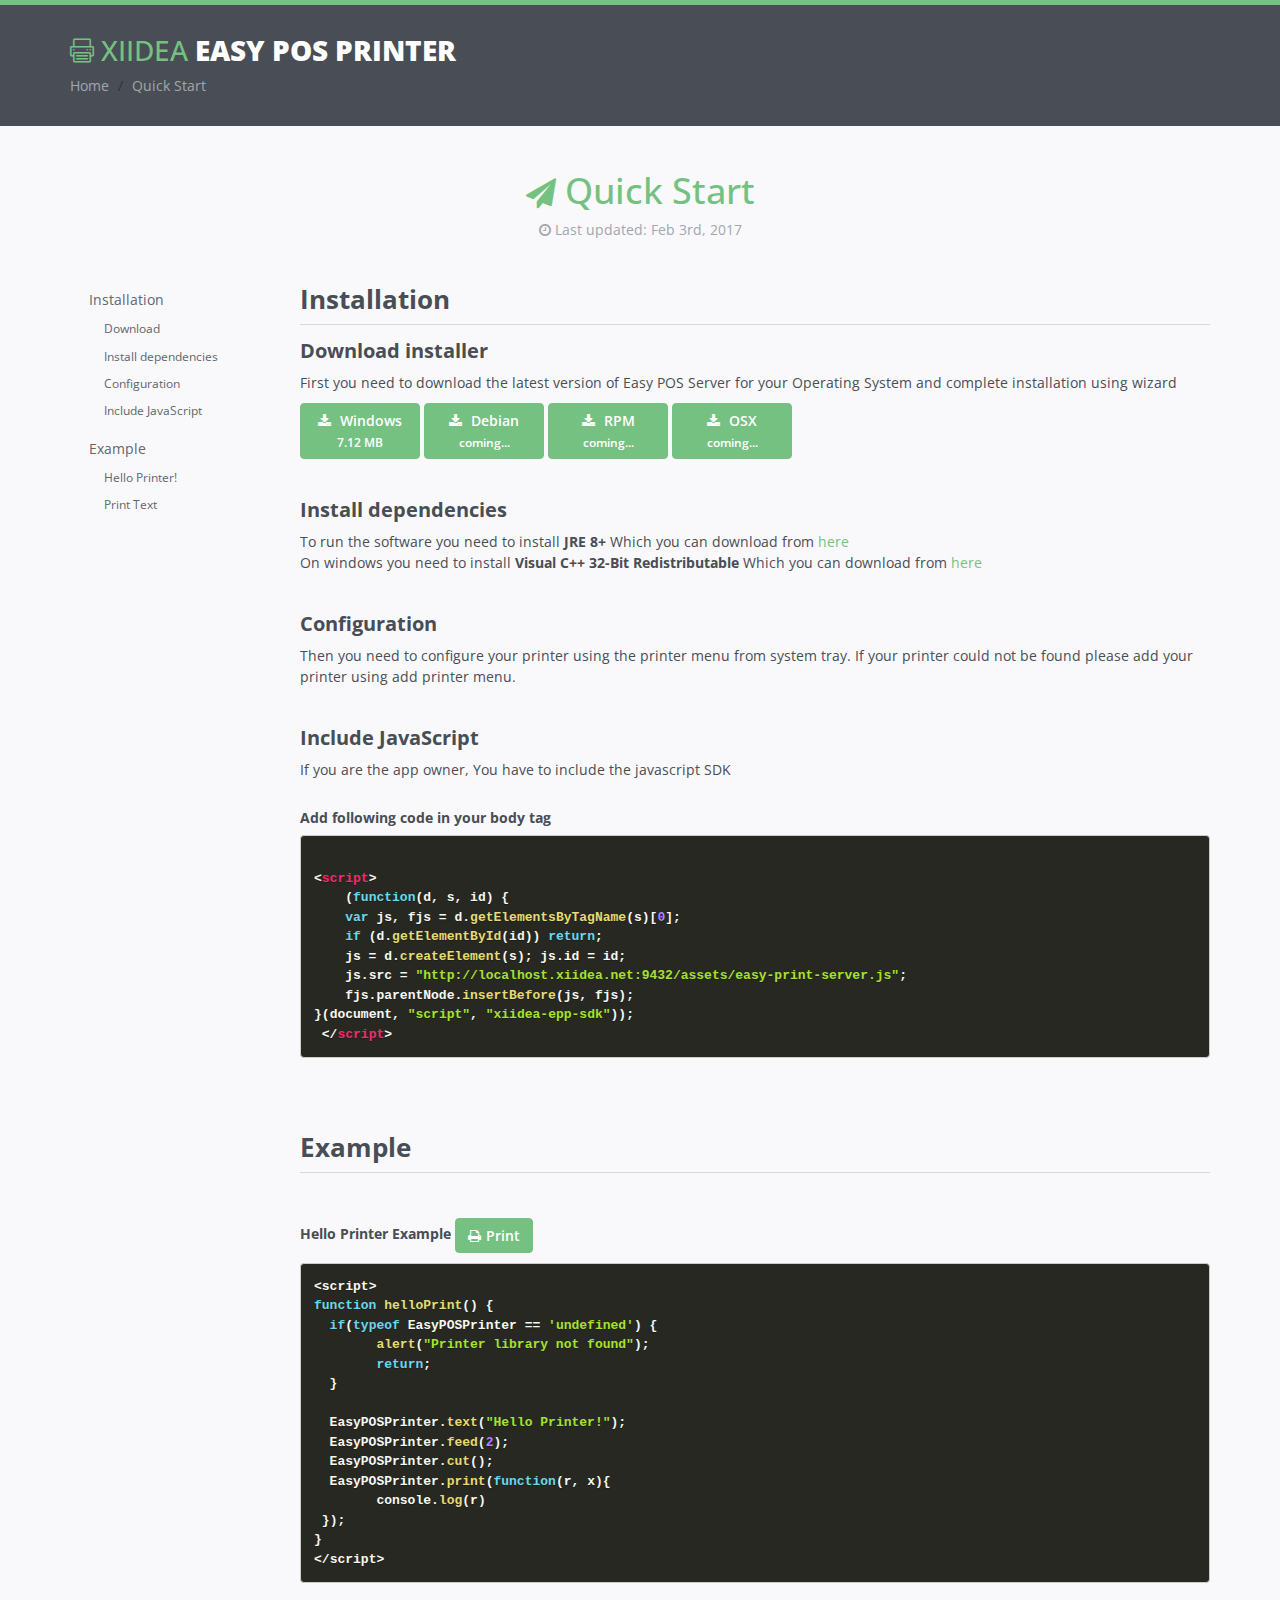
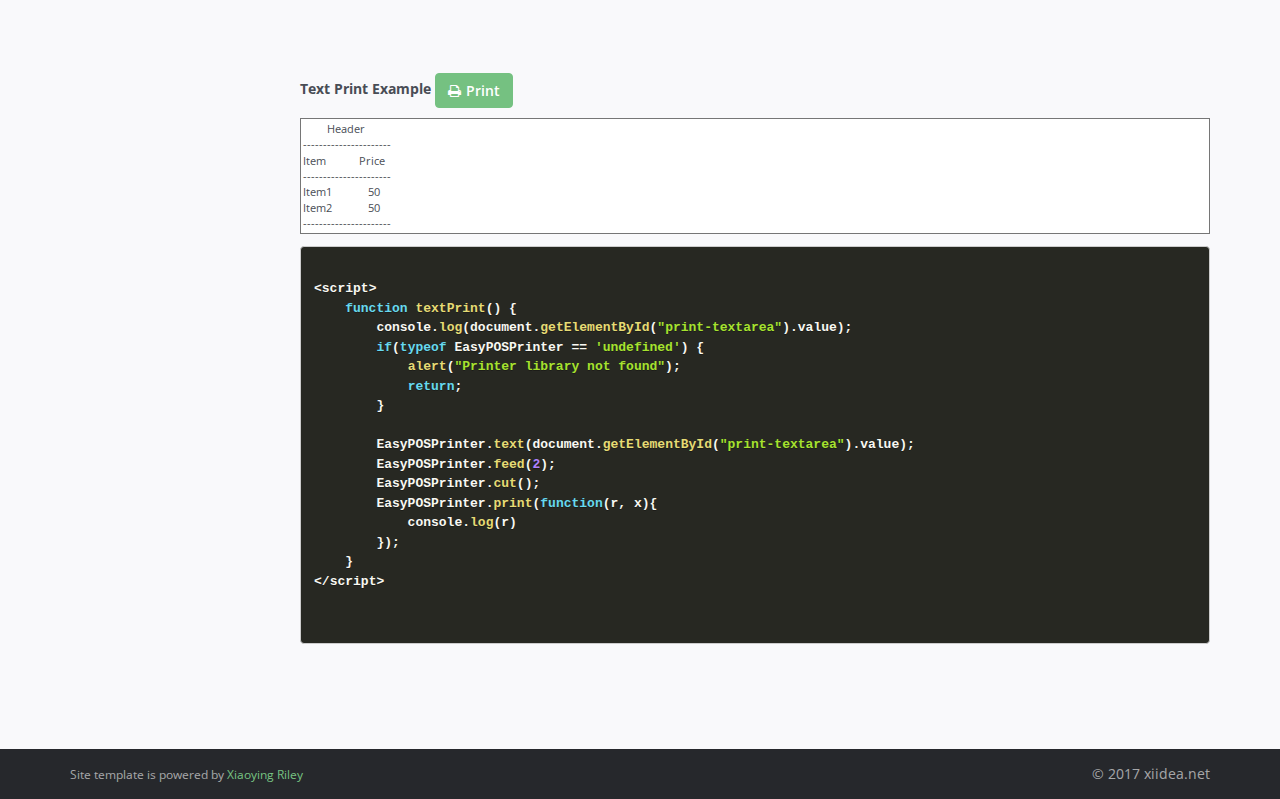
==== start.html @ f55e6856 "Initial" ====
<!DOCTYPE html>
<!--[if IE 8]> <html lang="en" class="ie8"> <![endif]-->  
<!--[if IE 9]> <html lang="en" class="ie9"> <![endif]-->  
<!--[if !IE]><!--> <html lang="en"> <!--<![endif]-->  
<head>
    <title>Easy POS Printer By XiiDEA | Quick Start</title>
    <!-- Meta -->
    <meta charset="utf-8">
    <meta http-equiv="X-UA-Compatible" content="IE=edge">
    <meta name="viewport" content="width=device-width, initial-scale=1.0">
    <meta name="description" content="">
    <meta name="author" content="">    
    <link rel="shortcut icon" href="favicon.ico">  
    <link href='//fonts.googleapis.com/css?family=Open+Sans:300italic,400italic,600italic,700italic,800italic,400,300,600,700,800' rel='stylesheet' type='text/css'>
    <!-- Global CSS -->
    <link rel="stylesheet" href="assets/plugins/bootstrap/css/bootstrap.min.css">   
    <!-- Plugins CSS -->    
    <link rel="stylesheet" href="assets/plugins/font-awesome/css/font-awesome.css">
    <link rel="stylesheet" href="assets/plugins/prism/prism.css">
    <link rel="stylesheet" href="assets/plugins/elegant_font/css/style.css">
    
    <!-- Theme CSS -->
    <link id="theme-style" rel="stylesheet" href="assets/css/styles.css">
    <!-- HTML5 shim and Respond.js IE8 support of HTML5 elements and media queries -->
    <!--[if lt IE 9]>
      <script src="https://oss.maxcdn.com/html5shiv/3.7.2/html5shiv.min.js"></script>
      <script src="https://oss.maxcdn.com/respond/1.4.2/respond.min.js"></script>
    <![endif]-->
    
</head> 

<body class="body-green">
<!--XiiDEA Easy POS Printer Server JAVASCRIPT SDK-->
<script>(function(d, s, id) {
    var js, fjs = d.getElementsByTagName(s)[0];
    if (d.getElementById(id)) return;
    js = d.createElement(s); js.id = id;
    js.src = "http://localhost.xiidea.net:9432/assets/easy-print-server.js";
    fjs.parentNode.insertBefore(js, fjs);
}(document, 'script', 'xiidea-epp-sdk'));</script>

    <div class="page-wrapper">
        <!-- ******Header****** -->
        <header id="header" class="header">
            <div class="container">
                <div class="branding">
                    <h1 class="logo">
                        <a href="index.html">
                            <span aria-hidden="true" class="icon_printer icon"></span>
                            <span class="text-highlight">XiiDEA</span> <span class="text-bold">Easy POS Printer</span>
                        </a>
                    </h1>
                </div><!--//branding-->
                <ol class="breadcrumb">
                    <li><a href="index.html">Home</a></li>
                    <li class="active">Quick Start</li>
                </ol>
            </div><!--//container-->
        </header><!--//header-->
        <div class="doc-wrapper">
            <div class="container">
                <div id="doc-header" class="doc-header text-center">
                    <h1 class="doc-title"><i class="icon fa fa-paper-plane"></i> Quick Start</h1>
                    <div class="meta"><i class="fa fa-clock-o"></i> Last updated: Feb 3rd, 2017</div>
                </div><!--//doc-header-->
                <div class="doc-body">
                    <div class="doc-content">
                        <div class="content-inner">

                            <section id="installation-section" class="doc-section">
                                <h2 class="section-title">Installation</h2>
                                <div id="download-section" class="section-block btn-120-wrapper">
                                    <h3 class="block-title">Download installer</h3>
                                    <p>First you need to download the latest version of Easy POS Server for your Operating System and complete installation using wizard</p>
                                    <a class="btn btn-green " href="https://github.com/xiidea/easy-pos-printer/releases/download/0.1-beta/setup.exe" target="_blank"><i class="fa fa-download"></i> Windows
                                        <br/>
                                        <span class="small">7.12 MB</span>

                                    </a>
                                    <a class="btn btn-green" href="#"><i class="fa fa-download"></i> Debian
                                        <br/>
                                        <span class="small">coming...</span>

                                    </a>
                                    <a class="btn btn-green" href="#"><i class="fa fa-download"></i> RPM
                                        <br/>
                                        <span class="small">coming...</span>

                                    </a>
                                    <a class="btn btn-green" href="#"><i class="fa fa-download"></i> OSX
                                        <br/>
                                        <span class="small">coming...</span>

                                    </a>
                                </div><!--//section-block-->
                                <div id="dependency-block"  class="section-block">
                                    <h3 class="block-title">Install dependencies</h3>
                                    <p>To run the software you need to install <strong>JRE 8+</strong> Which you can download from <a href="http://www.oracle.com/technetwork/java/javase/downloads/jre8-downloads-2133155.html">here</a>
                                    <br>
                                        On windows you need to install <strong>Visual C++ 32-Bit Redistributable</strong>
                                        Which you can download from <a href="https://www.microsoft.com/en-us/download/details.aspx?id=48145">here</a>
                                    </p>
                                </div><!--//section-block-->
                                <div id="configuration-section" class="section-block">
                                    <h3 class="block-title">Configuration</h3>
                                    <p>Then you need to configure your printer using the printer menu from system tray. If your printer could not be found
                                        please add your printer using add printer menu.
                                    </p>
                                    <!--//row-->
                                </div><!--//section-block-->
                                <div id="include-javascript" class="section-block">
                                    <h3 class="block-title">Include JavaScript</h3>
                                    <p>
                                        If you are the app owner, You have to include the javascript SDK
                                    </p>
                                    <div class="code-block">
                                        <h6>Add following code in your body tag</h6>
                                        <pre><code class="language-markup">
&#x3C;script&#x3E;
    (function(d, s, id) {
    var js, fjs = d.getElementsByTagName(s)[0];
    if (d.getElementById(id)) return;
    js = d.createElement(s); js.id = id;
    js.src = &#x22;http://localhost.xiidea.net:9432/assets/easy-print-server.js&#x22;;
    fjs.parentNode.insertBefore(js, fjs);
}(document, &#x22;script&#x22;, &#x22;xiidea-epp-sdk&#x22;));
 &#x3C;/script&#x3E;
</code></pre>
                                    </div>
                                </div><!--//section-block-->
                            </section><!--//doc-section-->

                            <section id="example-section" class="doc-section">
                                <h2 class="section-title">Example</h2>
                                <div id="hello-printer" class="section-block">
                                    <script>
                                        function helloPrint() {
                                            if(typeof EasyPOSPrinter == 'undefined') {
                                                alert("Printer library not found");
                                                return;
                                            }

                                            EasyPOSPrinter.text("Hello Printer!");
                                            EasyPOSPrinter.feed(2);
                                            EasyPOSPrinter.cut();
                                            EasyPOSPrinter.print(function(r, x){
                                                console.log(r)
                                            });
                                        }
                                    </script>
                                    <div class="code-block">
                                        <h6>Hello Printer Example <a class="btn btn-green" onclick="helloPrint()"><i class="fa fa-print"></i>Print</a></h6>
                                        <pre><code class="language-javascript">&lt;script&gt;
function helloPrint() {
  if(typeof EasyPOSPrinter == 'undefined') {
        alert("Printer library not found");
        return;
  }

  EasyPOSPrinter.text("Hello Printer!");
  EasyPOSPrinter.feed(2);
  EasyPOSPrinter.cut();
  EasyPOSPrinter.print(function(r, x){
        console.log(r)
 });
}
&lt;/script&gt;</code></pre>
                                    </div><!--//code-block-->
                                </div><!--//section-block-->
                                <div id="print-text" class="section-block">
                                    <script>
                                        function textPrint() {
                                            console.log(document.getElementById("print-textarea").value);
                                            if(typeof EasyPOSPrinter == 'undefined') {
                                                alert("Printer library not found");
                                                return;
                                            }

                                            EasyPOSPrinter.text(document.getElementById("print-textarea").value);
                                            EasyPOSPrinter.feed(2);
                                            EasyPOSPrinter.cut();
                                            EasyPOSPrinter.print(function(r, x){
                                                console.log(r)
                                            });
                                        }
                                    </script>
                                    <div class="code-block">
                                        <h6>
                                            Text Print Example
                                            <a class="btn btn-green" onclick="textPrint()"><i class="fa fa-print"></i>Print</a>
                                        </h6>
                                        <textarea id="print-textarea" rows="7" style="width: 100%;resize: none; font-size: 11px;">
        Header
----------------------
Item           Price
----------------------
Item1            50
Item2            50
----------------------
Total           100
               -Thanks
                                        </textarea>
                                        <pre><code class="language-javascript">
&#x3C;script&#x3E;
    function textPrint() {
        console.log(document.getElementById(&#x22;print-textarea&#x22;).value);
        if(typeof EasyPOSPrinter == &#x27;undefined&#x27;) {
            alert(&#x22;Printer library not found&#x22;);
            return;
        }

        EasyPOSPrinter.text(document.getElementById(&#x22;print-textarea&#x22;).value);
        EasyPOSPrinter.feed(2);
        EasyPOSPrinter.cut();
        EasyPOSPrinter.print(function(r, x){
            console.log(r)
        });
    }
&#x3C;/script&#x3E;

                                        </code></pre>
                                    </div><!--//code-block-->
                                </div><!--//section-block-->
                            </section><!--//doc-section-->
                        </div><!--//content-inner-->
                    </div><!--//doc-content-->
                    <div class="doc-sidebar hidden-xs">
                        <nav id="doc-nav">
                            <ul id="doc-menu" class="nav doc-menu" data-spy="affix">
                                <li>
                                    <a class="scrollto" href="#installation-section">Installation</a>
                                    <ul class="nav doc-sub-menu">
                                        <li><a class="scrollto" href="#download-section">Download</a></li>
                                        <li><a class="scrollto" href="#dependency-block">Install dependencies</a></li>
                                        <li><a class="scrollto" href="#configuration-section">Configuration</a></li>
                                        <li><a class="scrollto" href="#include-javascript">Include JavaScript</a></li>
                                    </ul><!--//nav-->
                                </li>
                                <li>
                                    <a class="scrollto" href="#example-section">Example</a>
                                    <ul class="nav doc-sub-menu">
                                        <li><a class="scrollto" href="#hello-printer">Hello Printer!</a></li>
                                        <li><a class="scrollto" href="#print-text">Print Text</a></li>
                                    </ul><!--//nav-->
                                </li>
                            </ul><!--//doc-menu-->
                        </nav>
                    </div><!--//doc-sidebar-->
                </div><!--//doc-body-->              
            </div><!--//container-->
        </div><!--//doc-wrapper-->
        

    </div><!--//page-wrapper-->

    <footer class="footer">
        <div class="container">
            <div class="row">
                <div class="col-xs-6">
                    <!--/* This template is released under the Creative Commons Attribution 3.0 License. Please keep the attribution link below when using for your own project. Thank you for your support. :) If you'd like to use the template without the attribution, you can check out other license options via our website: themes.3rdwavemedia.com */-->
                    <small class="copyright">Site template is powered by <a href="http://themes.3rdwavemedia.com/" target="_blank">Xiaoying Riley</a></small>
                </div>
                <div class="col-xs-6 text-right">&copy; 2017 xiidea.net</div>
            </div>
        </div><!--//container-->
    </footer><!--//footer-->
    
     
    <!-- Main Javascript -->          
    <script type="text/javascript" src="assets/plugins/jquery-1.12.3.min.js"></script>
    <script type="text/javascript" src="assets/plugins/bootstrap/js/bootstrap.min.js"></script>
    <script type="text/javascript" src="assets/plugins/prism/prism.js"></script>    
    <script type="text/javascript" src="assets/plugins/jquery-scrollTo/jquery.scrollTo.min.js"></script>                                                                
    <script type="text/javascript" src="assets/plugins/jquery-match-height/jquery.matchHeight-min.js"></script>
    <script type="text/javascript" src="assets/js/main.js"></script>
    
</body>
</html>
---- assets/plugins/prism/prism.css ----
/* http://prismjs.com/download.html?themes=prism-okaidia&languages=markup+css+clike+javascript+ruby+git+haml+handlebars+http+php+python+sass+scss+vim+yaml&plugins=line-numbers */
/**
 * okaidia theme for JavaScript, CSS and HTML
 * Loosely based on Monokai textmate theme by http://www.monokai.nl/
 * @author ocodia
 */

code[class*="language-"],
pre[class*="language-"] {
	color: #f8f8f2;
	text-shadow: 0 1px rgba(0, 0, 0, 0.3);
	font-family: Consolas, Monaco, 'Andale Mono', 'Ubuntu Mono', monospace;
	direction: ltr;
	text-align: left;
	white-space: pre;
	word-spacing: normal;
	word-break: normal;
	word-wrap: normal;
	line-height: 1.5;

	-moz-tab-size: 4;
	-o-tab-size: 4;
	tab-size: 4;

	-webkit-hyphens: none;
	-moz-hyphens: none;
	-ms-hyphens: none;
	hyphens: none;
}

/* Code blocks */
pre[class*="language-"] {
	padding: 1em;
	margin: .5em 0;
	overflow: auto;
	border-radius: 0.3em;
}

:not(pre) > code[class*="language-"],
pre[class*="language-"] {
	background: #272822;
}

/* Inline code */
:not(pre) > code[class*="language-"] {
	padding: .1em;
	border-radius: .3em;
	white-space: normal;
}

.token.comment,
.token.prolog,
.token.doctype,
.token.cdata {
	color: slategray;
}

.token.punctuation {
	color: #f8f8f2;
}

.namespace {
	opacity: .7;
}

.token.property,
.token.tag,
.token.constant,
.token.symbol,
.token.deleted {
	color: #f92672;
}

.token.boolean,
.token.number {
	color: #ae81ff;
}

.token.selector,
.token.attr-name,
.token.string,
.token.char,
.token.builtin,
.token.inserted {
	color: #a6e22e;
}

.token.operator,
.token.entity,
.token.url,
.language-css .token.string,
.style .token.string,
.token.variable {
	color: #f8f8f2;
}

.token.atrule,
.token.attr-value,
.token.function {
	color: #e6db74;
}

.token.keyword {
	color: #66d9ef;
}

.token.regex,
.token.important {
	color: #fd971f;
}

.token.important,
.token.bold {
	font-weight: bold;
}
.token.italic {
	font-style: italic;
}

.token.entity {
	cursor: help;
}

pre.line-numbers {
	position: relative;
	padding-left: 3.8em;
	counter-reset: linenumber;
}

pre.line-numbers > code {
	position: relative;
}

.line-numbers .line-numbers-rows {
	position: absolute;
	pointer-events: none;
	top: 0;
	font-size: 100%;
	left: -3.8em;
	width: 3em; /* works for line-numbers below 1000 lines */
	letter-spacing: -1px;
	border-right: 1px solid #999;

	-webkit-user-select: none;
	-moz-user-select: none;
	-ms-user-select: none;
	user-select: none;

}

	.line-numbers-rows > span {
		pointer-events: none;
		display: block;
		counter-increment: linenumber;
	}

		.line-numbers-rows > span:before {
			content: counter(linenumber);
			color: #999;
			display: block;
			padding-right: 0.8em;
			text-align: right;
		}
---- assets/plugins/elegant_font/css/style.css ----
@font-face {
	font-family: 'ElegantIcons';
	src:url('fonts/ElegantIcons.eot');
	src:url('fonts/ElegantIcons.eot?#iefix') format('embedded-opentype'),
		url('fonts/ElegantIcons.woff') format('woff'),
		url('fonts/ElegantIcons.ttf') format('truetype'),
		url('fonts/ElegantIcons.svg#ElegantIcons') format('svg');
	font-weight: normal;
	font-style: normal;
}

/* Use the following CSS code if you want to use data attributes for inserting your icons */
[data-icon]:before {
	font-family: 'ElegantIcons';
	content: attr(data-icon);
	speak: none;
	font-weight: normal;
	font-variant: normal;
	text-transform: none;
	line-height: 1;
	-webkit-font-smoothing: antialiased;
	-moz-osx-font-smoothing: grayscale;
}

/* Use the following CSS code if you want to have a class per icon */
/*
Instead of a list of all class selectors,
you can use the generic selector below, but it's slower:
[class*="your-class-prefix"] {
*/
.arrow_up, .arrow_down, .arrow_left, .arrow_right, .arrow_left-up, .arrow_right-up, .arrow_right-down, .arrow_left-down, .arrow-up-down, .arrow_up-down_alt, .arrow_left-right_alt, .arrow_left-right, .arrow_expand_alt2, .arrow_expand_alt, .arrow_condense, .arrow_expand, .arrow_move, .arrow_carrot-up, .arrow_carrot-down, .arrow_carrot-left, .arrow_carrot-right, .arrow_carrot-2up, .arrow_carrot-2down, .arrow_carrot-2left, .arrow_carrot-2right, .arrow_carrot-up_alt2, .arrow_carrot-down_alt2, .arrow_carrot-left_alt2, .arrow_carrot-right_alt2, .arrow_carrot-2up_alt2, .arrow_carrot-2down_alt2, .arrow_carrot-2left_alt2, .arrow_carrot-2right_alt2, .arrow_triangle-up, .arrow_triangle-down, .arrow_triangle-left, .arrow_triangle-right, .arrow_triangle-up_alt2, .arrow_triangle-down_alt2, .arrow_triangle-left_alt2, .arrow_triangle-right_alt2, .arrow_back, .icon_minus-06, .icon_plus, .icon_close, .icon_check, .icon_minus_alt2, .icon_plus_alt2, .icon_close_alt2, .icon_check_alt2, .icon_zoom-out_alt, .icon_zoom-in_alt, .icon_search, .icon_box-empty, .icon_box-selected, .icon_minus-box, .icon_plus-box, .icon_box-checked, .icon_circle-empty, .icon_circle-slelected, .icon_stop_alt2, .icon_stop, .icon_pause_alt2, .icon_pause, .icon_menu, .icon_menu-square_alt2, .icon_menu-circle_alt2, .icon_ul, .icon_ol, .icon_adjust-horiz, .icon_adjust-vert, .icon_document_alt, .icon_documents_alt, .icon_pencil, .icon_pencil-edit_alt, .icon_pencil-edit, .icon_folder-alt, .icon_folder-open_alt, .icon_folder-add_alt, .icon_info_alt, .icon_error-oct_alt, .icon_error-circle_alt, .icon_error-triangle_alt, .icon_question_alt2, .icon_question, .icon_comment_alt, .icon_chat_alt, .icon_vol-mute_alt, .icon_volume-low_alt, .icon_volume-high_alt, .icon_quotations, .icon_quotations_alt2, .icon_clock_alt, .icon_lock_alt, .icon_lock-open_alt, .icon_key_alt, .icon_cloud_alt, .icon_cloud-upload_alt, .icon_cloud-download_alt, .icon_image, .icon_images, .icon_lightbulb_alt, .icon_gift_alt, .icon_house_alt, .icon_genius, .icon_mobile, .icon_tablet, .icon_laptop, .icon_desktop, .icon_camera_alt, .icon_mail_alt, .icon_cone_alt, .icon_ribbon_alt, .icon_bag_alt, .icon_creditcard, .icon_cart_alt, .icon_paperclip, .icon_tag_alt, .icon_tags_alt, .icon_trash_alt, .icon_cursor_alt, .icon_mic_alt, .icon_compass_alt, .icon_pin_alt, .icon_pushpin_alt, .icon_map_alt, .icon_drawer_alt, .icon_toolbox_alt, .icon_book_alt, .icon_calendar, .icon_film, .icon_table, .icon_contacts_alt, .icon_headphones, .icon_lifesaver, .icon_piechart, .icon_refresh, .icon_link_alt, .icon_link, .icon_loading, .icon_blocked, .icon_archive_alt, .icon_heart_alt, .icon_star_alt, .icon_star-half_alt, .icon_star, .icon_star-half, .icon_tools, .icon_tool, .icon_cog, .icon_cogs, .arrow_up_alt, .arrow_down_alt, .arrow_left_alt, .arrow_right_alt, .arrow_left-up_alt, .arrow_right-up_alt, .arrow_right-down_alt, .arrow_left-down_alt, .arrow_condense_alt, .arrow_expand_alt3, .arrow_carrot_up_alt, .arrow_carrot-down_alt, .arrow_carrot-left_alt, .arrow_carrot-right_alt, .arrow_carrot-2up_alt, .arrow_carrot-2dwnn_alt, .arrow_carrot-2left_alt, .arrow_carrot-2right_alt, .arrow_triangle-up_alt, .arrow_triangle-down_alt, .arrow_triangle-left_alt, .arrow_triangle-right_alt, .icon_minus_alt, .icon_plus_alt, .icon_close_alt, .icon_check_alt, .icon_zoom-out, .icon_zoom-in, .icon_stop_alt, .icon_menu-square_alt, .icon_menu-circle_alt, .icon_document, .icon_documents, .icon_pencil_alt, .icon_folder, .icon_folder-open, .icon_folder-add, .icon_folder_upload, .icon_folder_download, .icon_info, .icon_error-circle, .icon_error-oct, .icon_error-triangle, .icon_question_alt, .icon_comment, .icon_chat, .icon_vol-mute, .icon_volume-low, .icon_volume-high, .icon_quotations_alt, .icon_clock, .icon_lock, .icon_lock-open, .icon_key, .icon_cloud, .icon_cloud-upload, .icon_cloud-download, .icon_lightbulb, .icon_gift, .icon_house, .icon_camera, .icon_mail, .icon_cone, .icon_ribbon, .icon_bag, .icon_cart, .icon_tag, .icon_tags, .icon_trash, .icon_cursor, .icon_mic, .icon_compass, .icon_pin, .icon_pushpin, .icon_map, .icon_drawer, .icon_toolbox, .icon_book, .icon_contacts, .icon_archive, .icon_heart, .icon_profile, .icon_group, .icon_grid-2x2, .icon_grid-3x3, .icon_music, .icon_pause_alt, .icon_phone, .icon_upload, .icon_download, .social_facebook, .social_twitter, .social_pinterest, .social_googleplus, .social_tumblr, .social_tumbleupon, .social_wordpress, .social_instagram, .social_dribbble, .social_vimeo, .social_linkedin, .social_rss, .social_deviantart, .social_share, .social_myspace, .social_skype, .social_youtube, .social_picassa, .social_googledrive, .social_flickr, .social_blogger, .social_spotify, .social_delicious, .social_facebook_circle, .social_twitter_circle, .social_pinterest_circle, .social_googleplus_circle, .social_tumblr_circle, .social_stumbleupon_circle, .social_wordpress_circle, .social_instagram_circle, .social_dribbble_circle, .social_vimeo_circle, .social_linkedin_circle, .social_rss_circle, .social_deviantart_circle, .social_share_circle, .social_myspace_circle, .social_skype_circle, .social_youtube_circle, .social_picassa_circle, .social_googledrive_alt2, .social_flickr_circle, .social_blogger_circle, .social_spotify_circle, .social_delicious_circle, .social_facebook_square, .social_twitter_square, .social_pinterest_square, .social_googleplus_square, .social_tumblr_square, .social_stumbleupon_square, .social_wordpress_square, .social_instagram_square, .social_dribbble_square, .social_vimeo_square, .social_linkedin_square, .social_rss_square, .social_deviantart_square, .social_share_square, .social_myspace_square, .social_skype_square, .social_youtube_square, .social_picassa_square, .social_googledrive_square, .social_flickr_square, .social_blogger_square, .social_spotify_square, .social_delicious_square, .icon_printer, .icon_calulator, .icon_building, .icon_floppy, .icon_drive, .icon_search-2, .icon_id, .icon_id-2, .icon_puzzle, .icon_like, .icon_dislike, .icon_mug, .icon_currency, .icon_wallet, .icon_pens, .icon_easel, .icon_flowchart, .icon_datareport, .icon_briefcase, .icon_shield, .icon_percent, .icon_globe, .icon_globe-2, .icon_target, .icon_hourglass, .icon_balance, .icon_rook, .icon_printer-alt, .icon_calculator_alt, .icon_building_alt, .icon_floppy_alt, .icon_drive_alt, .icon_search_alt, .icon_id_alt, .icon_id-2_alt, .icon_puzzle_alt, .icon_like_alt, .icon_dislike_alt, .icon_mug_alt, .icon_currency_alt, .icon_wallet_alt, .icon_pens_alt, .icon_easel_alt, .icon_flowchart_alt, .icon_datareport_alt, .icon_briefcase_alt, .icon_shield_alt, .icon_percent_alt, .icon_globe_alt, .icon_clipboard {
	font-family: 'ElegantIcons';
	speak: none;
	font-style: normal;
	font-weight: normal;
	font-variant: normal;
	text-transform: none;
	line-height: 1;
	-webkit-font-smoothing: antialiased;
}
.arrow_up:before {
	content: "\21";
}
.arrow_down:before {
	content: "\22";
}
.arrow_left:before {
	content: "\23";
}
.arrow_right:before {
	content: "\24";
}
.arrow_left-up:before {
	content: "\25";
}
.arrow_right-up:before {
	content: "\26";
}
.arrow_right-down:before {
	content: "\27";
}
.arrow_left-down:before {
	content: "\28";
}
.arrow-up-down:before {
	content: "\29";
}
.arrow_up-down_alt:before {
	content: "\2a";
}
.arrow_left-right_alt:before {
	content: "\2b";
}
.arrow_left-right:before {
	content: "\2c";
}
.arrow_expand_alt2:before {
	content: "\2d";
}
.arrow_expand_alt:before {
	content: "\2e";
}
.arrow_condense:before {
	content: "\2f";
}
.arrow_expand:before {
	content: "\30";
}
.arrow_move:before {
	content: "\31";
}
.arrow_carrot-up:before {
	content: "\32";
}
.arrow_carrot-down:before {
	content: "\33";
}
.arrow_carrot-left:before {
	content: "\34";
}
.arrow_carrot-right:before {
	content: "\35";
}
.arrow_carrot-2up:before {
	content: "\36";
}
.arrow_carrot-2down:before {
	content: "\37";
}
.arrow_carrot-2left:before {
	content: "\38";
}
.arrow_carrot-2right:before {
	content: "\39";
}
.arrow_carrot-up_alt2:before {
	content: "\3a";
}
.arrow_carrot-down_alt2:before {
	content: "\3b";
}
.arrow_carrot-left_alt2:before {
	content: "\3c";
}
.arrow_carrot-right_alt2:before {
	content: "\3d";
}
.arrow_carrot-2up_alt2:before {
	content: "\3e";
}
.arrow_carrot-2down_alt2:before {
	content: "\3f";
}
.arrow_carrot-2left_alt2:before {
	content: "\40";
}
.arrow_carrot-2right_alt2:before {
	content: "\41";
}
.arrow_triangle-up:before {
	content: "\42";
}
.arrow_triangle-down:before {
	content: "\43";
}
.arrow_triangle-left:before {
	content: "\44";
}
.arrow_triangle-right:before {
	content: "\45";
}
.arrow_triangle-up_alt2:before {
	content: "\46";
}
.arrow_triangle-down_alt2:before {
	content: "\47";
}
.arrow_triangle-left_alt2:before {
	content: "\48";
}
.arrow_triangle-right_alt2:before {
	content: "\49";
}
.arrow_back:before {
	content: "\4a";
}
.icon_minus-06:before {
	content: "\4b";
}
.icon_plus:before {
	content: "\4c";
}
.icon_close:before {
	content: "\4d";
}
.icon_check:before {
	content: "\4e";
}
.icon_minus_alt2:before {
	content: "\4f";
}
.icon_plus_alt2:before {
	content: "\50";
}
.icon_close_alt2:before {
	content: "\51";
}
.icon_check_alt2:before {
	content: "\52";
}
.icon_zoom-out_alt:before {
	content: "\53";
}
.icon_zoom-in_alt:before {
	content: "\54";
}
.icon_search:before {
	content: "\55";
}
.icon_box-empty:before {
	content: "\56";
}
.icon_box-selected:before {
	content: "\57";
}
.icon_minus-box:before {
	content: "\58";
}
.icon_plus-box:before {
	content: "\59";
}
.icon_box-checked:before {
	content: "\5a";
}
.icon_circle-empty:before {
	content: "\5b";
}
.icon_circle-slelected:before {
	content: "\5c";
}
.icon_stop_alt2:before {
	content: "\5d";
}
.icon_stop:before {
	content: "\5e";
}
.icon_pause_alt2:before {
	content: "\5f";
}
.icon_pause:before {
	content: "\60";
}
.icon_menu:before {
	content: "\61";
}
.icon_menu-square_alt2:before {
	content: "\62";
}
.icon_menu-circle_alt2:before {
	content: "\63";
}
.icon_ul:before {
	content: "\64";
}
.icon_ol:before {
	content: "\65";
}
.icon_adjust-horiz:before {
	content: "\66";
}
.icon_adjust-vert:before {
	content: "\67";
}
.icon_document_alt:before {
	content: "\68";
}
.icon_documents_alt:before {
	content: "\69";
}
.icon_pencil:before {
	content: "\6a";
}
.icon_pencil-edit_alt:before {
	content: "\6b";
}
.icon_pencil-edit:before {
	content: "\6c";
}
.icon_folder-alt:before {
	content: "\6d";
}
.icon_folder-open_alt:before {
	content: "\6e";
}
.icon_folder-add_alt:before {
	content: "\6f";
}
.icon_info_alt:before {
	content: "\70";
}
.icon_error-oct_alt:before {
	content: "\71";
}
.icon_error-circle_alt:before {
	content: "\72";
}
.icon_error-triangle_alt:before {
	content: "\73";
}
.icon_question_alt2:before {
	content: "\74";
}
.icon_question:before {
	content: "\75";
}
.icon_comment_alt:before {
	content: "\76";
}
.icon_chat_alt:before {
	content: "\77";
}
.icon_vol-mute_alt:before {
	content: "\78";
}
.icon_volume-low_alt:before {
	content: "\79";
}
.icon_volume-high_alt:before {
	content: "\7a";
}
.icon_quotations:before {
	content: "\7b";
}
.icon_quotations_alt2:before {
	content: "\7c";
}
.icon_clock_alt:before {
	content: "\7d";
}
.icon_lock_alt:before {
	content: "\7e";
}
.icon_lock-open_alt:before {
	content: "\e000";
}
.icon_key_alt:before {
	content: "\e001";
}
.icon_cloud_alt:before {
	content: "\e002";
}
.icon_cloud-upload_alt:before {
	content: "\e003";
}
.icon_cloud-download_alt:before {
	content: "\e004";
}
.icon_image:before {
	content: "\e005";
}
.icon_images:before {
	content: "\e006";
}
.icon_lightbulb_alt:before {
	content: "\e007";
}
.icon_gift_alt:before {
	content: "\e008";
}
.icon_house_alt:before {
	content: "\e009";
}
.icon_genius:before {
	content: "\e00a";
}
.icon_mobile:before {
	content: "\e00b";
}
.icon_tablet:before {
	content: "\e00c";
}
.icon_laptop:before {
	content: "\e00d";
}
.icon_desktop:before {
	content: "\e00e";
}
.icon_camera_alt:before {
	content: "\e00f";
}
.icon_mail_alt:before {
	content: "\e010";
}
.icon_cone_alt:before {
	content: "\e011";
}
.icon_ribbon_alt:before {
	content: "\e012";
}
.icon_bag_alt:before {
	content: "\e013";
}
.icon_creditcard:before {
	content: "\e014";
}
.icon_cart_alt:before {
	content: "\e015";
}
.icon_paperclip:before {
	content: "\e016";
}
.icon_tag_alt:before {
	content: "\e017";
}
.icon_tags_alt:before {
	content: "\e018";
}
.icon_trash_alt:before {
	content: "\e019";
}
.icon_cursor_alt:before {
	content: "\e01a";
}
.icon_mic_alt:before {
	content: "\e01b";
}
.icon_compass_alt:before {
	content: "\e01c";
}
.icon_pin_alt:before {
	content: "\e01d";
}
.icon_pushpin_alt:before {
	content: "\e01e";
}
.icon_map_alt:before {
	content: "\e01f";
}
.icon_drawer_alt:before {
	content: "\e020";
}
.icon_toolbox_alt:before {
	content: "\e021";
}
.icon_book_alt:before {
	content: "\e022";
}
.icon_calendar:before {
	content: "\e023";
}
.icon_film:before {
	content: "\e024";
}
.icon_table:before {
	content: "\e025";
}
.icon_contacts_alt:before {
	content: "\e026";
}
.icon_headphones:before {
	content: "\e027";
}
.icon_lifesaver:before {
	content: "\e028";
}
.icon_piechart:before {
	content: "\e029";
}
.icon_refresh:before {
	content: "\e02a";
}
.icon_link_alt:before {
	content: "\e02b";
}
.icon_link:before {
	content: "\e02c";
}
.icon_loading:before {
	content: "\e02d";
}
.icon_blocked:before {
	content: "\e02e";
}
.icon_archive_alt:before {
	content: "\e02f";
}
.icon_heart_alt:before {
	content: "\e030";
}
.icon_star_alt:before {
	content: "\e031";
}
.icon_star-half_alt:before {
	content: "\e032";
}
.icon_star:before {
	content: "\e033";
}
.icon_star-half:before {
	content: "\e034";
}
.icon_tools:before {
	content: "\e035";
}
.icon_tool:before {
	content: "\e036";
}
.icon_cog:before {
	content: "\e037";
}
.icon_cogs:before {
	content: "\e038";
}
.arrow_up_alt:before {
	content: "\e039";
}
.arrow_down_alt:before {
	content: "\e03a";
}
.arrow_left_alt:before {
	content: "\e03b";
}
.arrow_right_alt:before {
	content: "\e03c";
}
.arrow_left-up_alt:before {
	content: "\e03d";
}
.arrow_right-up_alt:before {
	content: "\e03e";
}
.arrow_right-down_alt:before {
	content: "\e03f";
}
.arrow_left-down_alt:before {
	content: "\e040";
}
.arrow_condense_alt:before {
	content: "\e041";
}
.arrow_expand_alt3:before {
	content: "\e042";
}
.arrow_carrot_up_alt:before {
	content: "\e043";
}
.arrow_carrot-down_alt:before {
	content: "\e044";
}
.arrow_carrot-left_alt:before {
	content: "\e045";
}
.arrow_carrot-right_alt:before {
	content: "\e046";
}
.arrow_carrot-2up_alt:before {
	content: "\e047";
}
.arrow_carrot-2dwnn_alt:before {
	content: "\e048";
}
.arrow_carrot-2left_alt:before {
	content: "\e049";
}
.arrow_carrot-2right_alt:before {
	content: "\e04a";
}
.arrow_triangle-up_alt:before {
	content: "\e04b";
}
.arrow_triangle-down_alt:before {
	content: "\e04c";
}
.arrow_triangle-left_alt:before {
	content: "\e04d";
}
.arrow_triangle-right_alt:before {
	content: "\e04e";
}
.icon_minus_alt:before {
	content: "\e04f";
}
.icon_plus_alt:before {
	content: "\e050";
}
.icon_close_alt:before {
	content: "\e051";
}
.icon_check_alt:before {
	content: "\e052";
}
.icon_zoom-out:before {
	content: "\e053";
}
.icon_zoom-in:before {
	content: "\e054";
}
.icon_stop_alt:before {
	content: "\e055";
}
.icon_menu-square_alt:before {
	content: "\e056";
}
.icon_menu-circle_alt:before {
	content: "\e057";
}
.icon_document:before {
	content: "\e058";
}
.icon_documents:before {
	content: "\e059";
}
.icon_pencil_alt:before {
	content: "\e05a";
}
.icon_folder:before {
	content: "\e05b";
}
.icon_folder-open:before {
	content: "\e05c";
}
.icon_folder-add:before {
	content: "\e05d";
}
.icon_folder_upload:before {
	content: "\e05e";
}
.icon_folder_download:before {
	content: "\e05f";
}
.icon_info:before {
	content: "\e060";
}
.icon_error-circle:before {
	content: "\e061";
}
.icon_error-oct:before {
	content: "\e062";
}
.icon_error-triangle:before {
	content: "\e063";
}
.icon_question_alt:before {
	content: "\e064";
}
.icon_comment:before {
	content: "\e065";
}
.icon_chat:before {
	content: "\e066";
}
.icon_vol-mute:before {
	content: "\e067";
}
.icon_volume-low:before {
	content: "\e068";
}
.icon_volume-high:before {
	content: "\e069";
}
.icon_quotations_alt:before {
	content: "\e06a";
}
.icon_clock:before {
	content: "\e06b";
}
.icon_lock:before {
	content: "\e06c";
}
.icon_lock-open:before {
	content: "\e06d";
}
.icon_key:before {
	content: "\e06e";
}
.icon_cloud:before {
	content: "\e06f";
}
.icon_cloud-upload:before {
	content: "\e070";
}
.icon_cloud-download:before {
	content: "\e071";
}
.icon_lightbulb:before {
	content: "\e072";
}
.icon_gift:before {
	content: "\e073";
}
.icon_house:before {
	content: "\e074";
}
.icon_camera:before {
	content: "\e075";
}
.icon_mail:before {
	content: "\e076";
}
.icon_cone:before {
	content: "\e077";
}
.icon_ribbon:before {
	content: "\e078";
}
.icon_bag:before {
	content: "\e079";
}
.icon_cart:before {
	content: "\e07a";
}
.icon_tag:before {
	content: "\e07b";
}
.icon_tags:before {
	content: "\e07c";
}
.icon_trash:before {
	content: "\e07d";
}
.icon_cursor:before {
	content: "\e07e";
}
.icon_mic:before {
	content: "\e07f";
}
.icon_compass:before {
	content: "\e080";
}
.icon_pin:before {
	content: "\e081";
}
.icon_pushpin:before {
	content: "\e082";
}
.icon_map:before {
	content: "\e083";
}
.icon_drawer:before {
	content: "\e084";
}
.icon_toolbox:before {
	content: "\e085";
}
.icon_book:before {
	content: "\e086";
}
.icon_contacts:before {
	content: "\e087";
}
.icon_archive:before {
	content: "\e088";
}
.icon_heart:before {
	content: "\e089";
}
.icon_profile:before {
	content: "\e08a";
}
.icon_group:before {
	content: "\e08b";
}
.icon_grid-2x2:before {
	content: "\e08c";
}
.icon_grid-3x3:before {
	content: "\e08d";
}
.icon_music:before {
	content: "\e08e";
}
.icon_pause_alt:before {
	content: "\e08f";
}
.icon_phone:before {
	content: "\e090";
}
.icon_upload:before {
	content: "\e091";
}
.icon_download:before {
	content: "\e092";
}
.social_facebook:before {
	content: "\e093";
}
.social_twitter:before {
	content: "\e094";
}
.social_pinterest:before {
	content: "\e095";
}
.social_googleplus:before {
	content: "\e096";
}
.social_tumblr:before {
	content: "\e097";
}
.social_tumbleupon:before {
	content: "\e098";
}
.social_wordpress:before {
	content: "\e099";
}
.social_instagram:before {
	content: "\e09a";
}
.social_dribbble:before {
	content: "\e09b";
}
.social_vimeo:before {
	content: "\e09c";
}
.social_linkedin:before {
	content: "\e09d";
}
.social_rss:before {
	content: "\e09e";
}
.social_deviantart:before {
	content: "\e09f";
}
.social_share:before {
	content: "\e0a0";
}
.social_myspace:before {
	content: "\e0a1";
}
.social_skype:before {
	content: "\e0a2";
}
.social_youtube:before {
	content: "\e0a3";
}
.social_picassa:before {
	content: "\e0a4";
}
.social_googledrive:before {
	content: "\e0a5";
}
.social_flickr:before {
	content: "\e0a6";
}
.social_blogger:before {
	content: "\e0a7";
}
.social_spotify:before {
	content: "\e0a8";
}
.social_delicious:before {
	content: "\e0a9";
}
.social_facebook_circle:before {
	content: "\e0aa";
}
.social_twitter_circle:before {
	content: "\e0ab";
}
.social_pinterest_circle:before {
	content: "\e0ac";
}
.social_googleplus_circle:before {
	content: "\e0ad";
}
.social_tumblr_circle:before {
	content: "\e0ae";
}
.social_stumbleupon_circle:before {
	content: "\e0af";
}
.social_wordpress_circle:before {
	content: "\e0b0";
}
.social_instagram_circle:before {
	content: "\e0b1";
}
.social_dribbble_circle:before {
	content: "\e0b2";
}
.social_vimeo_circle:before {
	content: "\e0b3";
}
.social_linkedin_circle:before {
	content: "\e0b4";
}
.social_rss_circle:before {
	content: "\e0b5";
}
.social_deviantart_circle:before {
	content: "\e0b6";
}
.social_share_circle:before {
	content: "\e0b7";
}
.social_myspace_circle:before {
	content: "\e0b8";
}
.social_skype_circle:before {
	content: "\e0b9";
}
.social_youtube_circle:before {
	content: "\e0ba";
}
.social_picassa_circle:before {
	content: "\e0bb";
}
.social_googledrive_alt2:before {
	content: "\e0bc";
}
.social_flickr_circle:before {
	content: "\e0bd";
}
.social_blogger_circle:before {
	content: "\e0be";
}
.social_spotify_circle:before {
	content: "\e0bf";
}
.social_delicious_circle:before {
	content: "\e0c0";
}
.social_facebook_square:before {
	content: "\e0c1";
}
.social_twitter_square:before {
	content: "\e0c2";
}
.social_pinterest_square:before {
	content: "\e0c3";
}
.social_googleplus_square:before {
	content: "\e0c4";
}
.social_tumblr_square:before {
	content: "\e0c5";
}
.social_stumbleupon_square:before {
	content: "\e0c6";
}
.social_wordpress_square:before {
	content: "\e0c7";
}
.social_instagram_square:before {
	content: "\e0c8";
}
.social_dribbble_square:before {
	content: "\e0c9";
}
.social_vimeo_square:before {
	content: "\e0ca";
}
.social_linkedin_square:before {
	content: "\e0cb";
}
.social_rss_square:before {
	content: "\e0cc";
}
.social_deviantart_square:before {
	content: "\e0cd";
}
.social_share_square:before {
	content: "\e0ce";
}
.social_myspace_square:before {
	content: "\e0cf";
}
.social_skype_square:before {
	content: "\e0d0";
}
.social_youtube_square:before {
	content: "\e0d1";
}
.social_picassa_square:before {
	content: "\e0d2";
}
.social_googledrive_square:before {
	content: "\e0d3";
}
.social_flickr_square:before {
	content: "\e0d4";
}
.social_blogger_square:before {
	content: "\e0d5";
}
.social_spotify_square:before {
	content: "\e0d6";
}
.social_delicious_square:before {
	content: "\e0d7";
}
.icon_printer:before {
	content: "\e103";
}
.icon_calulator:before {
	content: "\e0ee";
}
.icon_building:before {
	content: "\e0ef";
}
.icon_floppy:before {
	content: "\e0e8";
}
.icon_drive:before {
	content: "\e0ea";
}
.icon_search-2:before {
	content: "\e101";
}
.icon_id:before {
	content: "\e107";
}
.icon_id-2:before {
	content: "\e108";
}
.icon_puzzle:before {
	content: "\e102";
}
.icon_like:before {
	content: "\e106";
}
.icon_dislike:before {
	content: "\e0eb";
}
.icon_mug:before {
	content: "\e105";
}
.icon_currency:before {
	content: "\e0ed";
}
.icon_wallet:before {
	content: "\e100";
}
.icon_pens:before {
	content: "\e104";
}
.icon_easel:before {
	content: "\e0e9";
}
.icon_flowchart:before {
	content: "\e109";
}
.icon_datareport:before {
	content: "\e0ec";
}
.icon_briefcase:before {
	content: "\e0fe";
}
.icon_shield:before {
	content: "\e0f6";
}
.icon_percent:before {
	content: "\e0fb";
}
.icon_globe:before {
	content: "\e0e2";
}
.icon_globe-2:before {
	content: "\e0e3";
}
.icon_target:before {
	content: "\e0f5";
}
.icon_hourglass:before {
	content: "\e0e1";
}
.icon_balance:before {
	content: "\e0ff";
}
.icon_rook:before {
	content: "\e0f8";
}
.icon_printer-alt:before {
	content: "\e0fa";
}
.icon_calculator_alt:before {
	content: "\e0e7";
}
.icon_building_alt:before {
	content: "\e0fd";
}
.icon_floppy_alt:before {
	content: "\e0e4";
}
.icon_drive_alt:before {
	content: "\e0e5";
}
.icon_search_alt:before {
	content: "\e0f7";
}
.icon_id_alt:before {
	content: "\e0e0";
}
.icon_id-2_alt:before {
	content: "\e0fc";
}
.icon_puzzle_alt:before {
	content: "\e0f9";
}
.icon_like_alt:before {
	content: "\e0dd";
}
.icon_dislike_alt:before {
	content: "\e0f1";
}
.icon_mug_alt:before {
	content: "\e0dc";
}
.icon_currency_alt:before {
	content: "\e0f3";
}
.icon_wallet_alt:before {
	content: "\e0d8";
}
.icon_pens_alt:before {
	content: "\e0db";
}
.icon_easel_alt:before {
	content: "\e0f0";
}
.icon_flowchart_alt:before {
	content: "\e0df";
}
.icon_datareport_alt:before {
	content: "\e0f2";
}
.icon_briefcase_alt:before {
	content: "\e0f4";
}
.icon_shield_alt:before {
	content: "\e0d9";
}
.icon_percent_alt:before {
	content: "\e0da";
}
.icon_globe_alt:before {
	content: "\e0de";
}
.icon_clipboard:before {
	content: "\e0e6";
}


	.glyph {
		float: left;
		text-align: center;
		padding: .75em;
		margin: .4em 1.5em .75em 0;
		width: 6em;
text-shadow: none;
	}
        .glyph_big {
        font-size: 128px;
        color: #59c5dc;
        float: left;
        margin-right: 20px;
        }

        .glyph div { padding-bottom: 10px;}

	.glyph input {
		font-family: consolas, monospace;
		font-size: 12px;
		width: 100%;
		text-align: center;
		border: 0;
		box-shadow: 0 0 0 1px #ccc;
		padding: .2em;
                -moz-border-radius: 5px;
                -webkit-border-radius: 5px;
	}
	.centered {
		margin-left: auto;
		margin-right: auto;
	}
	.glyph .fs1 {
		font-size: 2em;
	}
---- assets/css/styles.css ----
/*   
 * Template Name: PrettyDocs - Responsive Website Template for documentations
 * Version: 1.0
 * Author: Xiaoying Riley
 * License: Creative Commons Attribution 3.0 License - https://creativecommons.org/licenses/by/3.0/
 * Twitter: @3rdwave_themes
 * Website: http://themes.3rdwavemedia.com/
*/
/* Theme default */
/* ======= Base ======= */
body {
  font-family: 'Open Sans', arial, sans-serif;
  color: #494d55;
  font-size: 14px;
  -webkit-font-smoothing: antialiased;
  -moz-osx-font-smoothing: grayscale;
}
html,
body {
  height: 100%;
}
.page-wrapper {
  min-height: 100%;
  /* equal to footer height */
  margin-bottom: -50px;
}
.page-wrapper:after {
  content: "";
  display: block;
  height: 50px;
}
.footer {
  height: 50px;
}
p {
  line-height: 1.5;
}
a {
  color: #3aa7aa;
  -webkit-transition: all 0.4s ease-in-out;
  -moz-transition: all 0.4s ease-in-out;
  -ms-transition: all 0.4s ease-in-out;
  -o-transition: all 0.4s ease-in-out;
}
a:hover {
  text-decoration: underline;
  color: #339597;
}
a:focus {
  text-decoration: none;
}
code {
  background: #222;
  color: #fff;
  font-size: 14px;
  font-weight: bold;
  font-family: Consolas, Monaco, 'Andale Mono', 'Ubuntu Mono', monospace;
  padding: 2px 8px;
  padding-top: 4px;
  display: inline-block;
}

.btn-120-wrapper .btn{
  width: 120px;
  margin-bottom: 10px;
}

.btn,
a.btn {
  -webkit-transition: all 0.4s ease-in-out;
  -moz-transition: all 0.4s ease-in-out;
  -ms-transition: all 0.4s ease-in-out;
  -o-transition: all 0.4s ease-in-out;
  font-weight: 600;
  font-size: 14px;
  line-height: 1.5;
}
.btn .fa,
a.btn .fa {
  margin-right: 5px;
}
.btn-primary,
a.btn-primary {
  background: #40babd;
  border: 1px solid #40babd;
  color: #fff !important;
}
.btn-primary:hover,
a.btn-primary:hover,
.btn-primary:focus,
a.btn-primary:focus,
.btn-primary:active,
a.btn-primary:active,
.btn-primary.active,
a.btn-primary.active,
.btn-primary.hover,
a.btn-primary.hover {
  background: #3aa7aa;
  color: #fff !important;
  border: 1px solid #3aa7aa;
}
.btn-green,
a.btn-green {
  background: #75c181;
  border: 1px solid #75c181;
  color: #fff !important;
}
.btn-green:hover,
a.btn-green:hover,
.btn-green:focus,
a.btn-green:focus,
.btn-green:active,
a.btn-green:active,
.btn-green.active,
a.btn-green.active,
.btn-green.hover,
a.btn-green.hover {
  background: #63b971;
  color: #fff !important;
  border: 1px solid #63b971;
}
.body-green .btn-green,
.body-green a.btn-green {
  color: #fff !important;
}
.body-green .btn-green:hover,
.body-green a.btn-green:hover,
.body-green .btn-green:focus,
.body-green a.btn-green:focus,
.body-green .btn-green:active,
.body-green a.btn-green:active,
.body-green .btn-green.active,
.body-green a.btn-green.active,
.body-green .btn-green.hover,
.body-green a.btn-green.hover {
  color: #fff !important;
}
.btn-blue,
a.btn-blue {
  background: #58bbee;
  border: 1px solid #58bbee;
  color: #fff !important;
}
.btn-blue:hover,
a.btn-blue:hover,
.btn-blue:focus,
a.btn-blue:focus,
.btn-blue:active,
a.btn-blue:active,
.btn-blue.active,
a.btn-blue.active,
.btn-blue.hover,
a.btn-blue.hover {
  background: #41b2ec;
  color: #fff !important;
  border: 1px solid #41b2ec;
}
.btn-orange,
a.btn-orange {
  background: #F88C30;
  border: 1px solid #F88C30;
  color: #fff !important;
}
.btn-orange:hover,
a.btn-orange:hover,
.btn-orange:focus,
a.btn-orange:focus,
.btn-orange:active,
a.btn-orange:active,
.btn-orange.active,
a.btn-orange.active,
.btn-orange.hover,
a.btn-orange.hover {
  background: #f77e17;
  color: #fff !important;
  border: 1px solid #f77e17;
}
.btn-red,
a.btn-red {
  background: #f77b6b;
  border: 1px solid #f77b6b;
  color: #fff !important;
}
.btn-red:hover,
a.btn-red:hover,
.btn-red:focus,
a.btn-red:focus,
.btn-red:active,
a.btn-red:active,
.btn-red.active,
a.btn-red.active,
.btn-red.hover,
a.btn-red.hover {
  background: #f66553;
  color: #fff !important;
  border: 1px solid #f66553;
}
.btn-pink,
a.btn-pink {
  background: #EA5395;
  border: 1px solid #EA5395;
  color: #fff !important;
}
.btn-pink:hover,
a.btn-pink:hover,
.btn-pink:focus,
a.btn-pink:focus,
.btn-pink:active,
a.btn-pink:active,
.btn-pink.active,
a.btn-pink.active,
.btn-pink.hover,
a.btn-pink.hover {
  background: #e73c87;
  color: #fff !important;
  border: 1px solid #e73c87;
}
.btn-purple,
a.btn-purple {
  background: #8A40A7;
  border: 1px solid #8A40A7;
  color: #fff !important;
}
.btn-purple:hover,
a.btn-purple:hover,
.btn-purple:focus,
a.btn-purple:focus,
.btn-purple:active,
a.btn-purple:active,
.btn-purple.active,
a.btn-purple.active,
.btn-purple.hover,
a.btn-purple.hover {
  background: #7b3995;
  color: #fff !important;
  border: 1px solid #7b3995;
}
.btn-cta {
  padding: 7px 15px;
}
.form-control {
  -webkit-box-shadow: none;
  -moz-box-shadow: none;
  box-shadow: none;
  height: 40px;
  border-color: #f0f0f0;
}
.form-control::-webkit-input-placeholder {
  /* WebKit browsers */
  color: #afb3bb;
}
.form-control:-moz-placeholder {
  /* Mozilla Firefox 4 to 18 */
  color: #afb3bb;
}
.form-control::-moz-placeholder {
  /* Mozilla Firefox 19+ */
  color: #afb3bb;
}
.form-control:-ms-input-placeholder {
  /* Internet Explorer 10+ */
  color: #afb3bb;
}
.form-control:focus {
  border-color: #e3e3e3;
  -webkit-box-shadow: none;
  -moz-box-shadow: none;
  box-shadow: none;
}
input[type="text"],
input[type="email"],
input[type="password"],
input[type="submit"],
input[type="button"],
textarea,
select {
  appearance: none;
  /* for mobile safari */
  -webkit-appearance: none;
}
#topcontrol {
  background: #40babd;
  color: #fff;
  text-align: center;
  display: inline-block;
  width: 35px;
  height: 35px;
  border: none;
  -webkit-border-radius: 4px;
  -moz-border-radius: 4px;
  -ms-border-radius: 4px;
  -o-border-radius: 4px;
  border-radius: 4px;
  -moz-background-clip: padding;
  -webkit-background-clip: padding-box;
  background-clip: padding-box;
  -webkit-transition: all 0.4s ease-in-out;
  -moz-transition: all 0.4s ease-in-out;
  -ms-transition: all 0.4s ease-in-out;
  -o-transition: all 0.4s ease-in-out;
  z-index: 30;
}
#topcontrol:hover {
  background: #52c2c4;
}
#topcontrol .fa {
  position: relative;
  top: 3px;
  font-size: 25px;
}
.video-container iframe {
  max-width: 100%;
}
/* ====== Header ====== */
.header {
  background: #494d55;
  color: rgba(255, 255, 255, 0.85);
  border-top: 5px solid #40babd;
  padding: 30px 0;
}
.header a {
  color: #fff;
}
.branding {
  text-transform: uppercase;
  margin-bottom: 10px;
}
.branding .logo {
  font-size: 28px;
  margin-top: 0;
  margin-bottom: 0;
}
.branding .logo a {
  text-decoration: none;
}
.branding .text-highlight {
  color: #40babd;
}
.body-green .branding .text-highlight {
  color: #75c181;
}
.body-blue .branding .text-highlight {
  color: #58bbee;
}
.body-orange .branding .text-highlight {
  color: #F88C30;
}
.body-red .branding .text-highlight {
  color: #f77b6b;
}
.body-pink .branding .text-highlight {
  color: #EA5395;
}
.body-purple .branding .text-highlight {
  color: #8A40A7;
}
.branding .text-bold {
  font-weight: 800;
  color: #fff;
}
.branding .icon {
  font-size: 24px;
  color: #40babd;
}
.body-green .branding .icon {
  color: #75c181;
}
.body-blue .branding .icon {
  color: #58bbee;
}
.body-orange .branding .icon {
  color: #F88C30;
}
.body-red .branding .icon {
  color: #f77b6b;
}
.body-pink .branding .icon {
  color: #EA5395;
}
.body-purple .branding .icon {
  color: #8A40A7;
}
.breadcrumb {
  background: none;
  margin-bottom: 0;
  padding: 0;
}
.breadcrumb li {
  color: rgba(255, 255, 255, 0.5);
}
.breadcrumb li.active {
  color: rgba(255, 255, 255, 0.5);
}
.breadcrumb li a {
  color: rgba(255, 255, 255, 0.5);
}
.breadcrumb li a:hover {
  color: #fff;
}
.breadcrumb > li + li:before {
  color: rgba(0, 0, 0, 0.4);
}
/* ====== Footer ====== */
.footer {
  background: #26282c;
  color: rgba(255, 255, 255, 0.6);
  padding: 15px 0;
}
.footer a {
  color: #40babd;
}
.footer .fa-heart {
  color: #EA5395;
}
/* ======= Doc Styling ======= */
.doc-wrapper {
  padding: 45px 0;
  background: #f9f9fb;
}
.doc-body {
  position: relative;
}
.doc-header {
  margin-bottom: 30px;
}
.doc-header .doc-title {
  color: #40babd;
  margin-top: 0;
  font-size: 36px;
}
.body-green .doc-header .doc-title {
  color: #75c181;
}
.body-blue .doc-header .doc-title {
  color: #58bbee;
}
.body-orange .doc-header .doc-title {
  color: #F88C30;
}
.body-red .doc-header .doc-title {
  color: #f77b6b;
}
.body-pink .doc-header .doc-title {
  color: #EA5395;
}
.body-purple .doc-header .doc-title {
  color: #8A40A7;
}
.doc-header .icon {
  font-size: 30px;
}
.doc-header .meta {
  color: #a2a6af;
}
.doc-content {
  margin-left: 230px;
}
.doc-section {
  padding-top: 15px;
  padding-bottom: 15px;
}
.doc-section .section-title {
  font-size: 26px;
  margin-top: 0;
  margin-bottom: 0;
  font-weight: bold;
  padding-bottom: 10px;
  border-bottom: 1px solid #d7d7d7;
}
.doc-section h1 {
  font-size: 24px;
  font-weight: bold;
}
.doc-section h2 {
  font-size: 22px;
  font-weight: bold;
}
.doc-section h3 {
  font-size: 20px;
  font-weight: bold;
}
.doc-section h4 {
  font-size: 18px;
  font-weight: bold;
}
.doc-section h5 {
  font-size: 16px;
  font-weight: bold;
}
.doc-section h6 {
  font-size: 14px;
  font-weight: bold;
}
.section-block {
  padding-top: 15px;
  padding-bottom: 15px;
}
.section-block .block-title {
  margin-top: 0;
}
.section-block .list > li {
  margin-bottom: 10px;
}
.section-block .list ul > li {
  margin-top: 5px;
}
.question {
  font-weight: 400 !important;
  color: #3aa7aa;
}
.question .body-green {
  color: #63b971;
}
.body-blue .question {
  color: #41b2ec;
}
.body-orange .question {
  color: #f77e17;
}
.body-pink .question {
  color: #e73c87;
}
.body-purple .question {
  color: #7b3995;
}
.question .fa {
  -webkit-opacity: 0.6;
  -moz-opacity: 0.6;
  opacity: 0.6;
}
.question .label {
  font-size: 11px;
  vertical-align: middle;
}
.answer {
  color: #616670;
}
.code-block {
  margin-top: 30px;
  margin-bottom: 30px;
}
.callout-block {
  padding: 30px;
  -webkit-border-radius: 4px;
  -moz-border-radius: 4px;
  -ms-border-radius: 4px;
  -o-border-radius: 4px;
  border-radius: 4px;
  -moz-background-clip: padding;
  -webkit-background-clip: padding-box;
  background-clip: padding-box;
  position: relative;
  margin-bottom: 30px;
}
.callout-block a {
  color: rgba(0, 0, 0, 0.55) !important;
}
.callout-block a:hover {
  color: rgba(0, 0, 0, 0.65) !important;
}
.callout-block .icon-holder {
  font-size: 30px;
  position: absolute;
  left: 30px;
  top: 30px;
  color: rgba(0, 0, 0, 0.25);
}
.callout-block .content {
  margin-left: 60px;
}
.callout-block .content p:last-child {
  margin-bottom: 0;
}
.callout-block .callout-title {
  margin-top: 0;
  margin-bottom: 5px;
  color: rgba(0, 0, 0, 0.65);
}
.callout-info {
  background: #58bbee;
  color: #fff;
}
.callout-success {
  background: #75c181;
  color: #fff;
}
.callout-warning {
  background: #F88C30;
  color: #fff;
}
.callout-danger {
  background: #f77b6b;
  color: #fff;
}
.table > thead > tr > th {
  border-bottom-color: #8bd6d8;
}
.body-green .table > thead > tr > th {
  border-bottom-color: #bbe1c1;
}
.body-blue .table > thead > tr > th {
  border-bottom-color: #b5e1f7;
}
.body-orange .table > thead > tr > th {
  border-bottom-color: #fbc393;
}
.body-pink .table > thead > tr > th {
  border-bottom-color: #f5aecd;
}
.body-purple .table > thead > tr > th {
  border-bottom-color: #b87fce;
}
.table-bordered > thead > tr > th {
  border-bottom-color: inherit;
}
.table-striped > tbody > tr:nth-of-type(odd) {
  background-color: #f5f5f5;
}
.screenshot-holder {
  margin-top: 15px;
  margin-bottom: 15px;
  position: relative;
  text-align: center;
}
.screenshot-holder img {
  border: 1px solid #f0f0f0;
}
.screenshot-holder .mask {
  display: block;
  visibility: hidden;
  position: absolute;
  width: 100%;
  height: 100%;
  left: 0;
  top: 0;
  background: rgba(0, 0, 0, 0.25);
  cursor: pointer;
  text-decoration: none;
}
.screenshot-holder .mask .icon {
  color: #fff;
  font-size: 42px;
  display: block;
  position: absolute;
  width: 100%;
  height: 100%;
  top: 50%;
  margin-top: -21px;
}
.screenshot-holder:hover .mask {
  visibility: visible;
}
.jumbotron h1 {
  font-size: 28px;
  margin-top: 0;
  margin-bottom: 30px;
}
.author-profile {
  margin-top: 30px;
}
.author-profile img {
  width: 100px;
  height: 100px;
}
.speech-bubble {
  background: #fff;
  -webkit-border-radius: 4px;
  -moz-border-radius: 4px;
  -ms-border-radius: 4px;
  -o-border-radius: 4px;
  border-radius: 4px;
  -moz-background-clip: padding;
  -webkit-background-clip: padding-box;
  background-clip: padding-box;
  padding: 30px;
  margin-top: 20px;
  margin-bottom: 30px;
  position: relative;
}
.speech-bubble .speech-title {
  font-size: 16px;
}
.jumbotron .speech-bubble p {
  font-size: 14px;
  font-weight: normal;
  color: #616670;
}
.speech-bubble:before {
  content: "";
  display: inline-block;
  position: absolute;
  left: 50%;
  top: -10px;
  margin-left: -10px;
  width: 0;
  height: 0;
  border-left: 10px solid transparent;
  border-right: 10px solid transparent;
  border-bottom: 10px solid #fff;
}
.card {
  text-align: center;
  border: 1px solid #e3e3e3;
  -webkit-border-radius: 4px;
  -moz-border-radius: 4px;
  -ms-border-radius: 4px;
  -o-border-radius: 4px;
  border-radius: 4px;
  -moz-background-clip: padding;
  -webkit-background-clip: padding-box;
  background-clip: padding-box;
  margin-bottom: 30px;
  position: relative;
}
.card .card-block {
  padding: 15px;
}
.card .mask {
  display: block;
  visibility: hidden;
  position: absolute;
  width: 100%;
  height: 100%;
  left: 0;
  top: 0;
  background: rgba(0, 0, 0, 0.25);
  cursor: pointer;
  text-decoration: none;
}
.card .mask .icon {
  color: #fff;
  font-size: 42px;
  margin-top: 25%;
}
.card:hover .mask {
  visibility: visible;
}
/* Color Schemes */
.body-green .header {
  border-color: #75c181;
}
.body-green a {
  color: #75c181;
}
.body-green a:hover {
  color: #52b161;
}
.body-blue .header {
  border-color: #58bbee;
}
.body-blue a {
  color: #58bbee;
}
.body-blue a:hover {
  color: #2aa8e9;
}
.body-orange .header {
  border-color: #F88C30;
}
.body-orange a {
  color: #F88C30;
}
.body-orange a:hover {
  color: #ed7108;
}
.body-pink .header {
  border-color: #EA5395;
}
.body-pink a {
  color: #EA5395;
}
.body-pink a:hover {
  color: #e42679;
}
.body-purple .header {
  border-color: #8A40A7;
}
.body-purple a {
  color: #8A40A7;
}
.body-purple a:hover {
  color: #6c3282;
}
.body-red .header {
  border-color: #f77b6b;
}
.body-red a {
  color: #f77b6b;
}
.body-red a:hover {
  color: #f4503b;
}
/* Sidebar */
.doc-sidebar {
  width: 200px;
}
.doc-menu {
  list-style: none;
  padding-left: 0;
}
.doc-menu > li {
  margin-bottom: 5px;
}
.doc-menu > li > a {
  display: block;
  padding: 5px 15px;
  border-left: 4px solid transparent;
  color: #616670;
}
.doc-menu > li > a:hover,
.doc-menu > li > a:focus {
  color: #40babd;
  text-decoration: none;
  background: none;
}
.body-green .doc-menu > li > a:hover,
.body-green .doc-menu > li > a:focus {
  color: #75c181;
}
.body-blue .doc-menu > li > a:hover,
.body-blue .doc-menu > li > a:focus {
  color: #58bbee;
}
.body-orange .doc-menu > li > a:hover,
.body-orange .doc-menu > li > a:focus {
  color: #F88C30;
}
.body-red .doc-menu > li > a:hover,
.body-red .doc-menu > li > a:focus {
  color: #f77b6b;
}
.body-pink .doc-menu > li > a:hover,
.body-pink .doc-menu > li > a:focus {
  color: #EA5395;
}
.body-purple .doc-menu > li > a:hover,
.body-purple .doc-menu > li > a:focus {
  color: #8A40A7;
}
.doc-menu > li.active > a {
  background: none;
  border-left: 4px solid #40babd;
  color: #40babd;
  font-weight: 600;
}
.body-green .doc-menu > li.active > a {
  color: #75c181;
  border-color: #75c181;
}
.body-blue .doc-menu > li.active > a {
  color: #58bbee;
  border-color: #58bbee;
}
.body-orange .doc-menu > li.active > a {
  color: #F88C30;
  border-color: #F88C30;
}
.body-red .doc-menu > li.active > a {
  color: #f77b6b;
  border-color: #f77b6b;
}
.body-pink .doc-menu > li.active > a {
  color: #EA5395;
  border-color: #EA5395;
}
.body-purple .doc-menu > li.active > a {
  color: #8A40A7;
  border-color: #8A40A7;
}
.doc-sub-menu {
  list-style: none;
  padding-left: 0;
}
.doc-sub-menu > li {
  margin-bottom: 10px;
  font-size: 12px;
}
.doc-sub-menu > li:first-child {
  padding-top: 5px;
}
.doc-sub-menu > li > a {
  display: block;
  color: #616670;
  padding: 0;
  padding-left: 34px;
  background: none;
}
.doc-sub-menu > li > a:hover {
  color: #40babd;
  text-decoration: none;
  background: none;
}
.body-green .doc-sub-menu > li > a:hover {
  color: #75c181;
}
.body-blue .doc-sub-menu > li > a:hover {
  color: #58bbee;
}
.body-orange .doc-sub-menu > li > a:hover {
  color: #F88C30;
}
.body-red .doc-sub-menu > li > a:hover {
  color: #f77b6b;
}
.body-pink .doc-sub-menu > li > a:hover {
  color: #EA5395;
}
.body-purple .doc-sub-menu > li > a:hover {
  color: #8A40A7;
}
.doc-sub-menu > li > a:focus {
  background: none;
}
.doc-sub-menu > li.active > a {
  background: none;
  color: #40babd;
}
.body-green .doc-sub-menu > li.active > a {
  color: #75c181;
}
.body-blue .doc-sub-menu > li.active > a {
  color: #58bbee;
}
.body-orange .doc-sub-menu > li.active > a {
  color: #F88C30;
}
.body-red .doc-sub-menu > li.active > a {
  color: #f77b6b;
}
.body-pink .doc-sub-menu > li.active > a {
  color: #EA5395;
}
.body-purple .doc-sub-menu > li.active > a {
  color: #8A40A7;
}
.affix-top {
  position: absolute;
  top: 15px;
}
.affix {
  top: 15px;
}
.affix,
.affix-bottom {
  width: 230px;
}
.affix-bottom {
  position: absolute;
}
/* ===== Promo block ===== */
.promo-block {
  background: #3aa7aa;
}
.body-green .promo-block {
  background: #63b971;
}
.body-blue .promo-block {
  background: #41b2ec;
}
.body-orange .promo-block {
  background: #f77e17;
}
.body-pink .promo-block {
  background: #e73c87;
}
.body-purple .promo-block {
  background: #7b3995;
}
.promo-block a {
  color: rgba(0, 0, 0, 0.5);
}
.promo-block a:hover {
  color: rgba(0, 0, 0, 0.6);
}
.promo-block .promo-block-inner {
  padding: 45px;
  color: #fff;
  -webkit-border-radius: 4px;
  -moz-border-radius: 4px;
  -ms-border-radius: 4px;
  -o-border-radius: 4px;
  border-radius: 4px;
  -moz-background-clip: padding;
  -webkit-background-clip: padding-box;
  background-clip: padding-box;
}
.promo-block .promo-title {
  font-size: 20px;
  font-weight: 800;
  margin-top: 0;
  margin-bottom: 45px;
}
.promo-block .promo-title .fa {
  color: rgba(0, 0, 0, 0.5);
}
.promo-block .figure-holder-inner {
  background: #fff;
  margin-bottom: 30px;
  position: relative;
  text-align: center;
}
.promo-block .figure-holder-inner img {
  border: 5px solid #fff;
}
.promo-block .figure-holder-inner .mask {
  display: block;
  visibility: hidden;
  position: absolute;
  width: 100%;
  height: 100%;
  left: 0;
  top: 0;
  background: rgba(255, 255, 255, 0.65);
  cursor: pointer;
  text-decoration: none;
}
.promo-block .figure-holder-inner .mask .icon {
  color: #fff;
  font-size: 42px;
  display: block;
  position: absolute;
  width: 100%;
  height: 100%;
  top: 50%;
  margin-top: -21px;
}
.promo-block .figure-holder-inner .mask .icon.pink {
  color: #EA5395;
}
.promo-block .figure-holder-inner:hover .mask {
  visibility: visible;
}
.promo-block .content-holder-inner {
  padding-left: 15px;
  padding-right: 15px;
}
.promo-block .content-title {
  font-size: 16px;
  font-weight: 600;
  margin-top: 0;
}
.promo-block .highlight {
  color: rgba(0, 0, 0, 0.4);
}
.promo-block .btn-cta {
  background: rgba(0, 0, 0, 0.35);
  border: none;
  color: #fff !important;
  margin-bottom: 15px;
}
.promo-block .btn-cta:hover {
  background: rgba(0, 0, 0, 0.5);
  border: none;
  color: #fff !important;
}
/* Extra small devices (phones, less than 768px) */
@media (max-width: 767px) {
  .doc-content {
    margin-left: 0;
  }
  .jumbotron {
    padding: 30px 15px;
  }
  .jumbotron h1 {
    font-size: 24px;
    margin-bottom: 15px;
  }
  .jumbotron p {
    font-size: 18px;
  }
  .promo-block .promo-block-inner {
    padding: 30px 15px;
  }
  .promo-block .content-holder-inner {
    padding: 0;
  }
  .promo-block .promo-title {
    margin-bottom: 30px;
  }
}
/* Small devices (tablets, 768px and up) */
/* Medium devices (desktops, 992px and up) */
/* Large devices (large desktops, 1200px and up) */
/* ======= Landing Page ======= */
.landing-page .header {
  background: #494d55;
  color: rgba(255, 255, 255, 0.85);
  padding: 60px 0;
}
.landing-page .header a {
  color: #fff;
}
.landing-page .branding {
  text-transform: uppercase;
  margin-bottom: 20px;
}
.landing-page .branding .logo {
  font-size: 38px;
  margin-top: 0;
  margin-bottom: 0;
}
.landing-page .branding .text-bold {
  font-weight: 800;
  color: #fff;
}
.landing-page .branding .icon {
  font-size: 32px;
  color: #40babd;
}
.landing-page .tagline {
  font-weight: 600;
  font-size: 20px;
}
.landing-page .tagline p {
  margin-bottom: 5px;
}
.landing-page .tagline .text-highlight {
  color: #266f71;
}
.landing-page .fa-heart {
  color: #EA5395;
}
.landing-page .cta-container {
  margin-top: 30px;
}
.landing-page .social-container {
  margin-top: 30px;
}
.landing-page .social-container .twitter-tweet {
  display: inline-block;
  margin-right: 5px;
  position: relative;
  top: 5px;
}
.landing-page .social-container .fab-like {
  display: inline-block;
}
.cards-section {
  padding: 60px 0;
  background: #f9f9fb;
}
.cards-section .title {
  margin-top: 0;
  margin-bottom: 15px;
  font-size: 24px;
  font-weight: 600;
}
.cards-section .intro {
  margin: 0 auto;
  max-width: 800px;
  margin-bottom: 60px;
  color: #616670;
}
.cards-section .cards-wrapper {
  max-width: 860px;
  margin-left: auto;
  margin-right: auto;
}
.cards-section .item {
  margin-bottom: 30px;
}
.cards-section .item .icon-holder {
  margin-bottom: 15px;
}
.cards-section .item .icon {
  font-size: 36px;
}
.cards-section .item .title {
  font-size: 16px;
  font-weight: 600;
}
.cards-section .item .intro {
  margin-bottom: 15px;
}
.cards-section .item-inner {
  padding: 45px 30px;
  background: #fff;
  position: relative;
  border: 1px solid #f0f0f0;
  -webkit-border-radius: 4px;
  -moz-border-radius: 4px;
  -ms-border-radius: 4px;
  -o-border-radius: 4px;
  border-radius: 4px;
  -moz-background-clip: padding;
  -webkit-background-clip: padding-box;
  background-clip: padding-box;
}
.cards-section .item-inner .link {
  position: absolute;
  width: 100%;
  height: 100%;
  top: 0;
  left: 0;
  z-index: 1;
  background-image: url("../images/empty.gif");
  /* for IE8 */
}
.cards-section .item-inner:hover {
  background: #f5f5f5;
}
.cards-section .item-primary .item-inner {
  border-top: 3px solid #40babd;
}
.cards-section .item-primary .item-inner:hover .title {
  color: #2d8284;
}
.cards-section .item-primary .icon {
  color: #40babd;
}
.cards-section .item-green .item-inner {
  border-top: 3px solid #75c181;
}
.cards-section .item-green .item-inner:hover .title {
  color: #48a156;
}
.cards-section .item-green .icon {
  color: #75c181;
}
.cards-section .item-blue .item-inner {
  border-top: 3px solid #58bbee;
}
.cards-section .item-blue .item-inner:hover .title {
  color: #179de2;
}
.cards-section .item-blue .icon {
  color: #58bbee;
}
.cards-section .item-orange .item-inner {
  border-top: 3px solid #F88C30;
}
.cards-section .item-orange .item-inner:hover .title {
  color: #d46607;
}
.cards-section .item-orange .icon {
  color: #F88C30;
}
.cards-section .item-red .item-inner {
  border-top: 3px solid #f77b6b;
}
.cards-section .item-red .item-inner:hover .title {
  color: #f33a22;
}
.cards-section .item-red .icon {
  color: #f77b6b;
}
.cards-section .item-pink .item-inner {
  border-top: 3px solid #EA5395;
}
.cards-section .item-pink .item-inner:hover .title {
  color: #d61a6c;
}
.cards-section .item-pink .icon {
  color: #EA5395;
}
.cards-section .item-purple .item-inner {
  border-top: 3px solid #8A40A7;
}
.cards-section .item-purple .item-inner:hover .title {
  color: #5c2b70;
}
.cards-section .item-purple .icon {
  color: #8A40A7;
}
/* Extra small devices (phones, less than 768px) */
@media (max-width: 767px) {
  .cards-section .item-inner {
    padding: 30px 15px;
  }
}
/* Small devices (tablets, 768px and up) */
/* Medium devices (desktops, 992px and up) */
/* Large devices (large desktops, 1200px and up) */
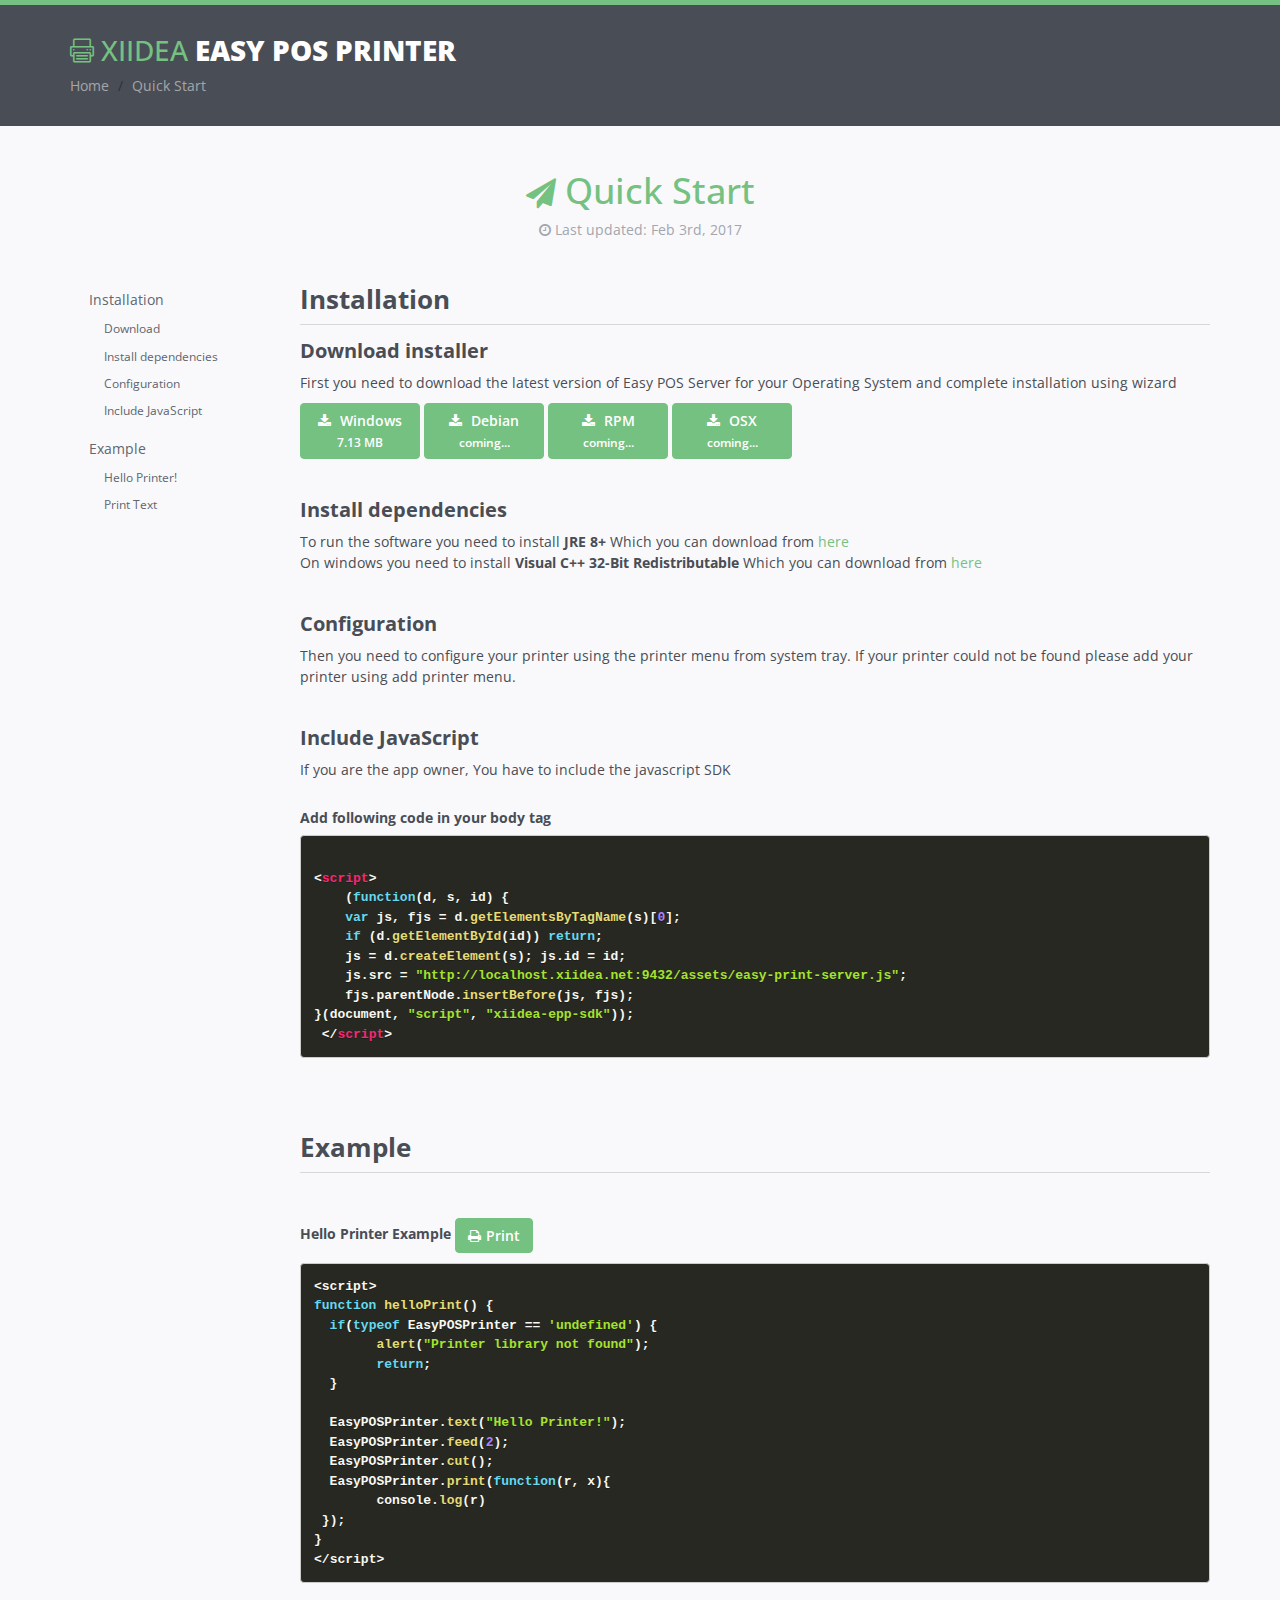
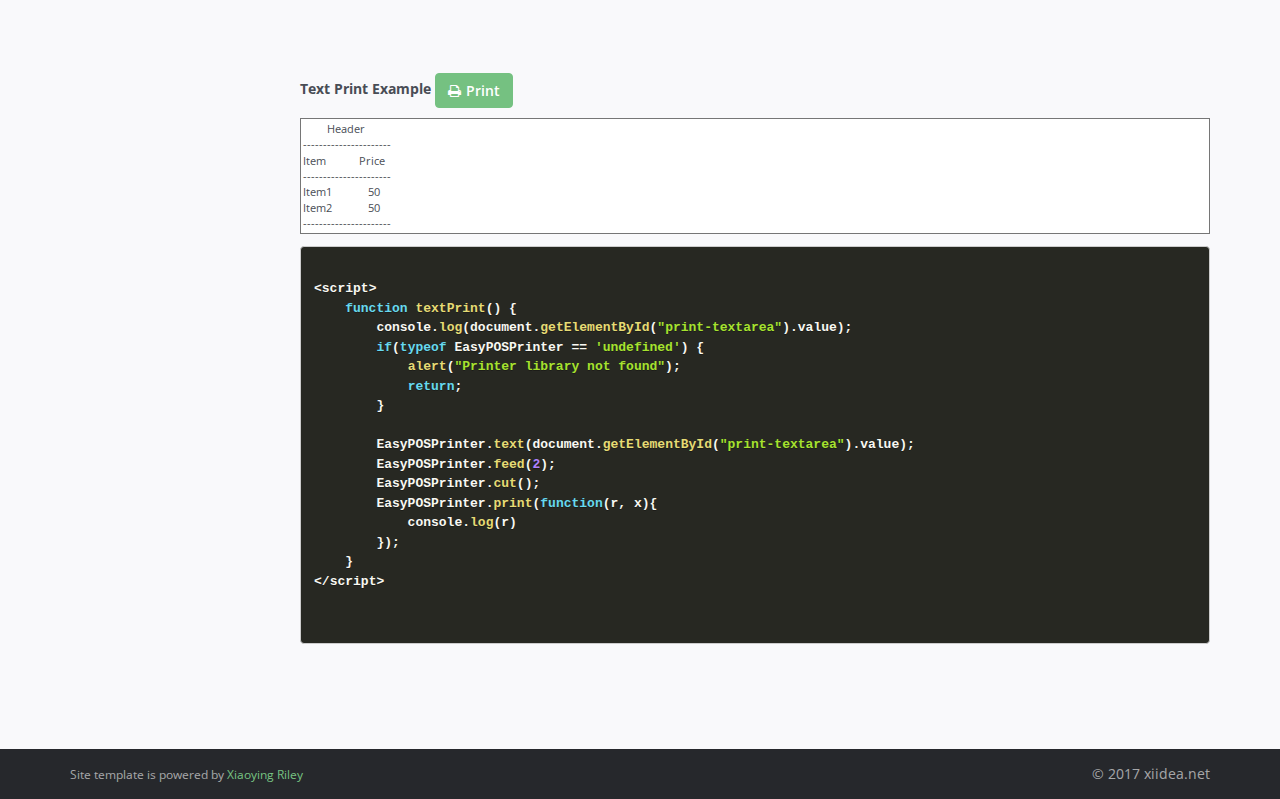
==== commit c5bf5ce6: "size changed" ====
--- a/start.html
+++ b/start.html
@@ -74,7 +74,7 @@
                                     <p>First you need to download the latest version of Easy POS Server for your Operating System and complete installation using wizard</p>
                                     <a class="btn btn-green " href="https://github.com/xiidea/easy-pos-printer/releases/download/0.1-beta/setup.exe" target="_blank"><i class="fa fa-download"></i> Windows
                                         <br/>
-                                        <span class="small">7.12 MB</span>
+                                        <span class="small">7.13 MB</span>
 
                                     </a>
                                     <a class="btn btn-green" href="#"><i class="fa fa-download"></i> Debian
